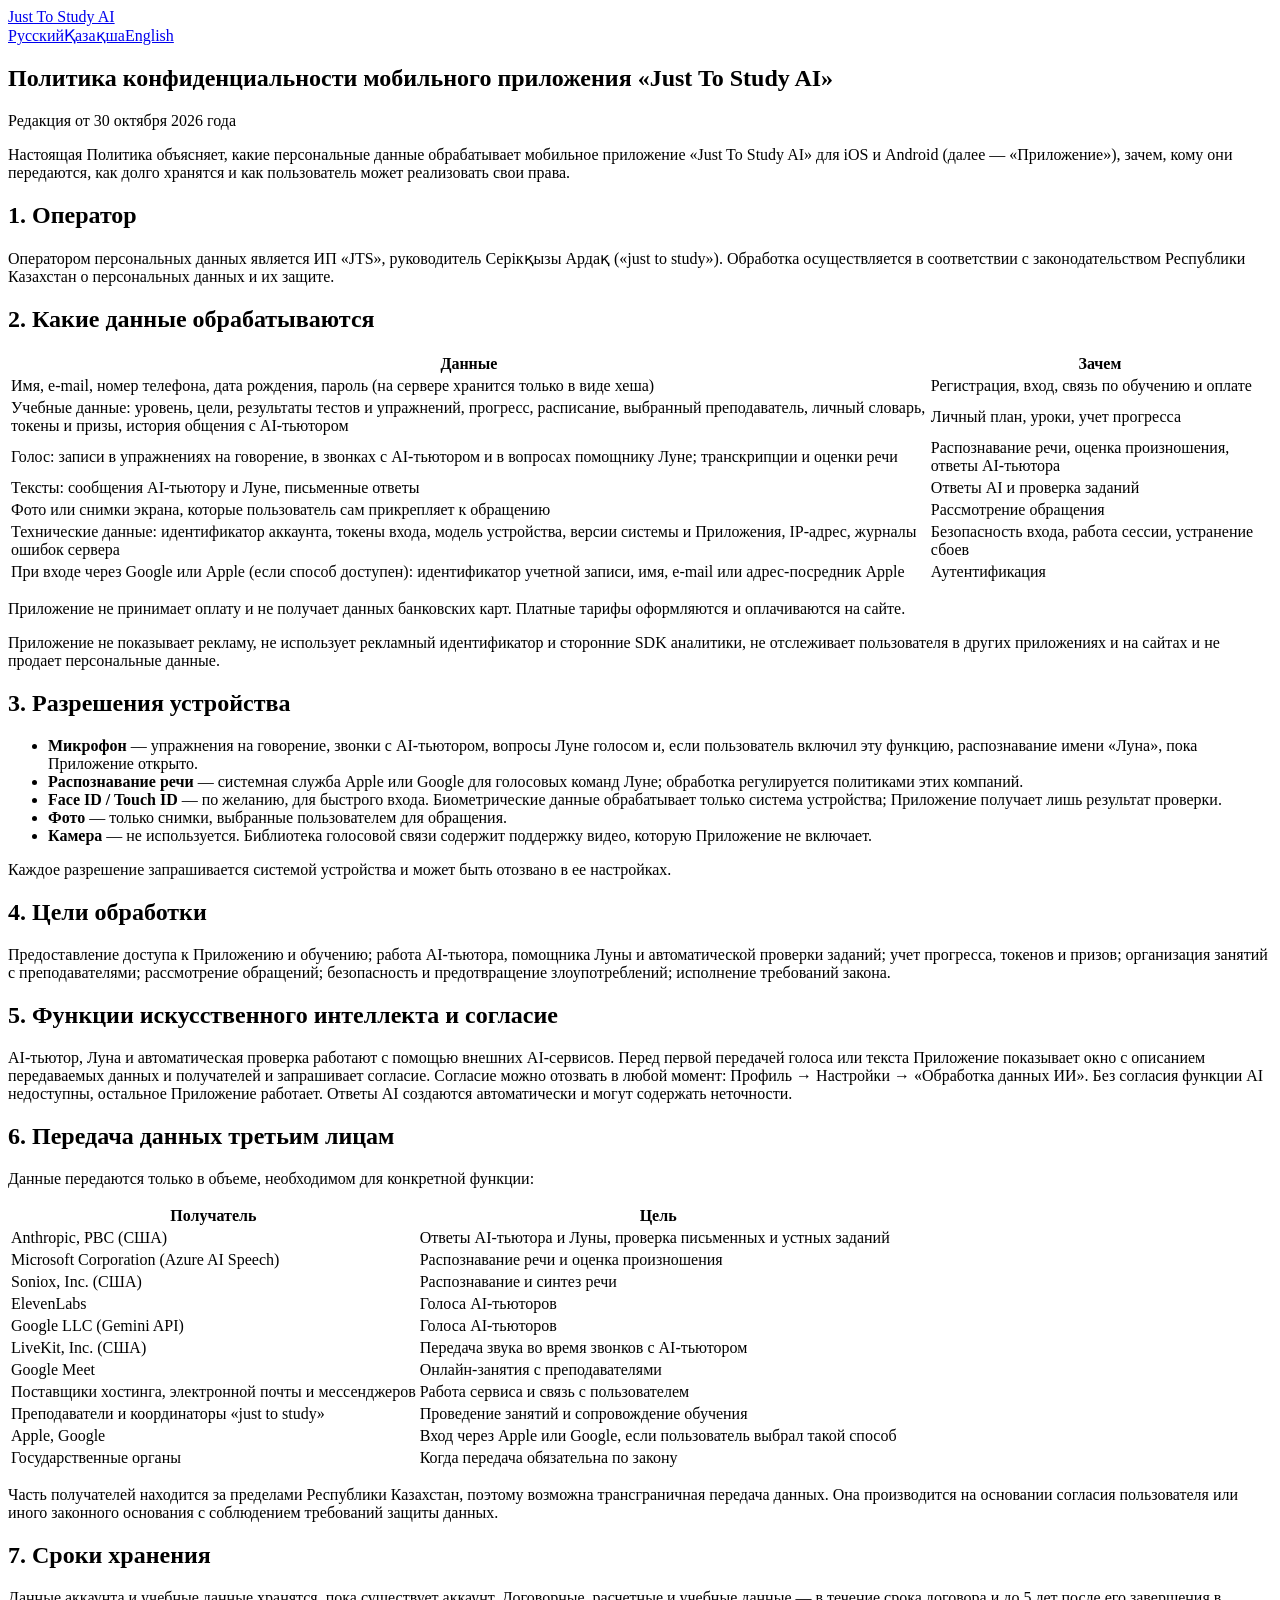
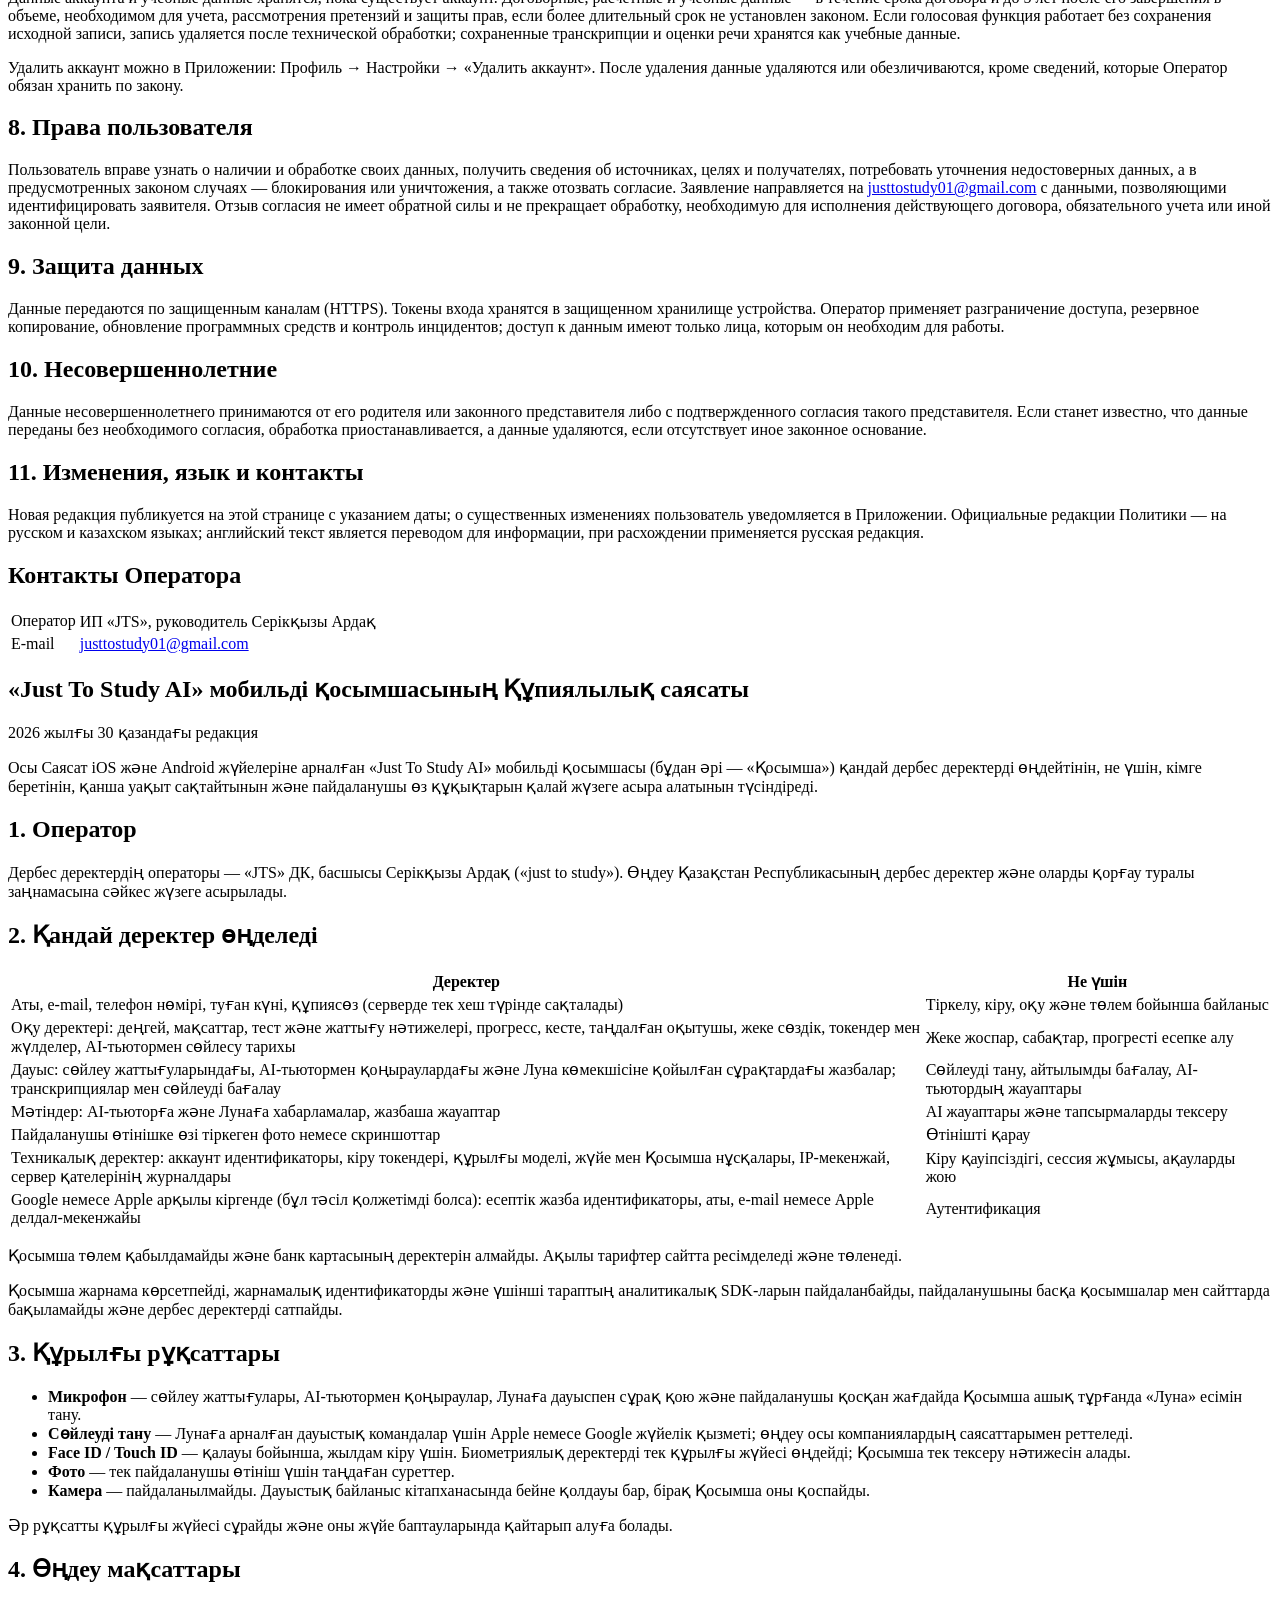
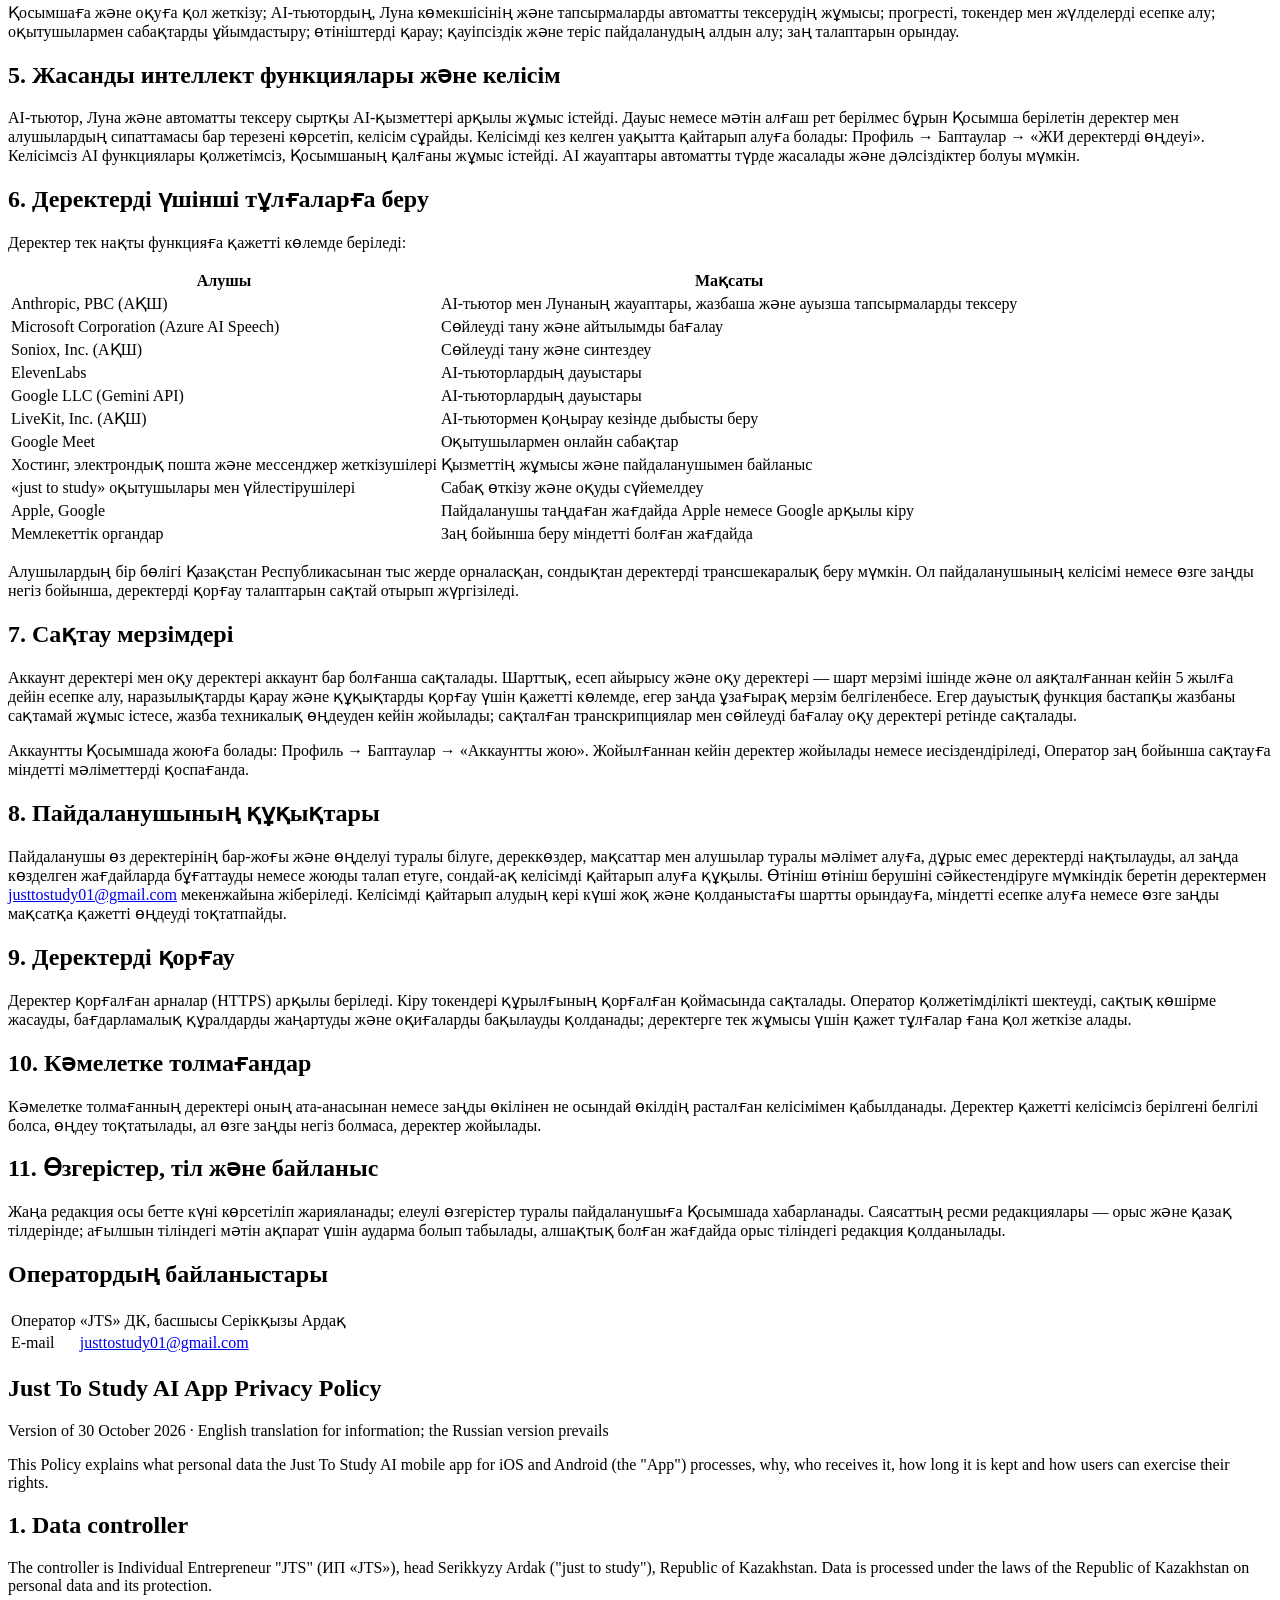
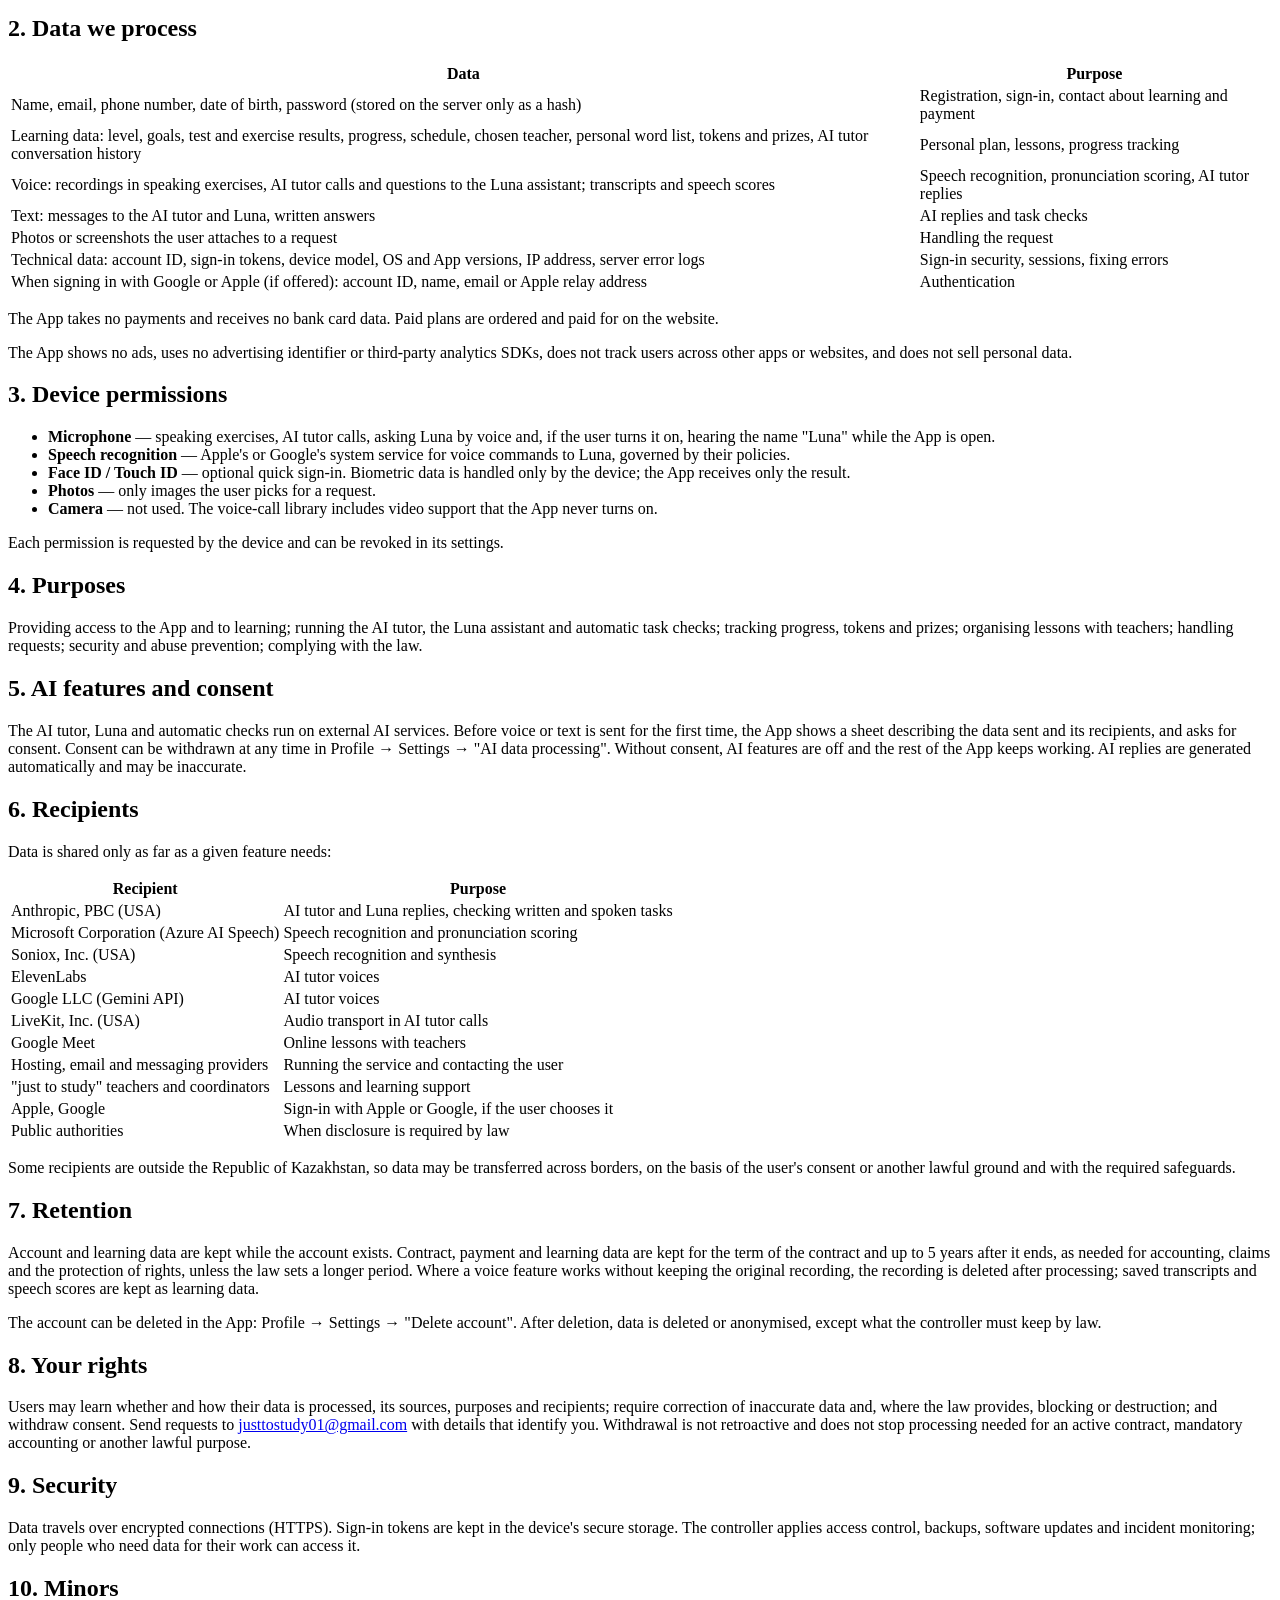
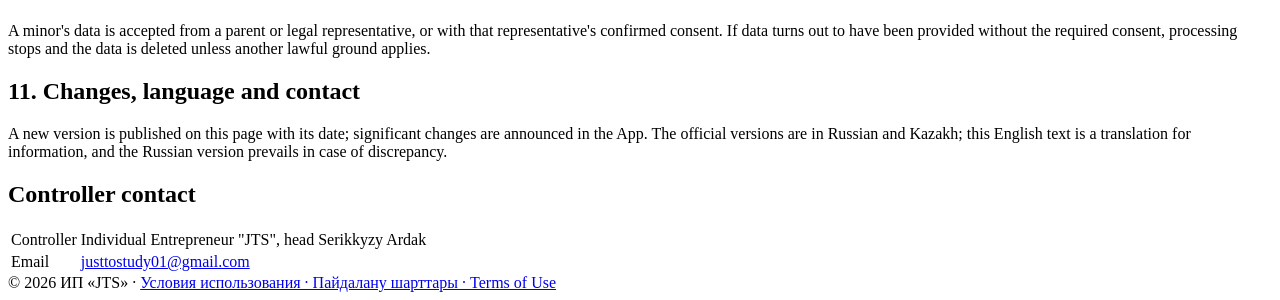
==== privacy.html @ ba9720b4 "add PP" ====
<!doctype html>
<html lang="ru">
<head>
<meta charset="utf-8">
<meta name="viewport" content="width=device-width, initial-scale=1">
<title>Политика конфиденциальности — Just To Study AI</title>
<meta name="description" content="Как мобильное приложение Just To Study AI (ИП «JTS») обрабатывает персональные данные.">
<link rel="stylesheet" href="style.css">
</head>
<body>
<main>
<header>
  <a class="brand" href="./">Just To Study AI</a>
  <nav class="langs"><a href="#ru" data-lang="ru">Русский</a><a href="#kk" data-lang="kk">Қазақша</a><a href="#en" data-lang="en">English</a></nav>
</header>

<section lang="ru" data-lang="ru">
<h1>Политика конфиденциальности мобильного приложения «Just To Study AI»</h1>
<p class="updated">Редакция от 30 октября 2026 года</p>

<p>Настоящая Политика объясняет, какие персональные данные обрабатывает мобильное приложение «Just To Study AI» для iOS и Android (далее — «Приложение»), зачем, кому они передаются, как долго хранятся и как пользователь может реализовать свои права.</p>

<h2>1. Оператор</h2>
<p>Оператором персональных данных является ИП «JTS», руководитель Серікқызы Ардақ («just to study»). Обработка осуществляется в соответствии с законодательством Республики Казахстан о персональных данных и их защите.</p>

<h2>2. Какие данные обрабатываются</h2>
<table>
<tr><th>Данные</th><th>Зачем</th></tr>
<tr><td>Имя, e-mail, номер телефона, дата рождения, пароль (на сервере хранится только в виде хеша)</td><td>Регистрация, вход, связь по обучению и оплате</td></tr>
<tr><td>Учебные данные: уровень, цели, результаты тестов и упражнений, прогресс, расписание, выбранный преподаватель, личный словарь, токены и призы, история общения с AI-тьютором</td><td>Личный план, уроки, учет прогресса</td></tr>
<tr><td>Голос: записи в упражнениях на говорение, в звонках с AI-тьютором и в вопросах помощнику Луне; транскрипции и оценки речи</td><td>Распознавание речи, оценка произношения, ответы AI-тьютора</td></tr>
<tr><td>Тексты: сообщения AI-тьютору и Луне, письменные ответы</td><td>Ответы AI и проверка заданий</td></tr>
<tr><td>Фото или снимки экрана, которые пользователь сам прикрепляет к обращению</td><td>Рассмотрение обращения</td></tr>
<tr><td>Технические данные: идентификатор аккаунта, токены входа, модель устройства, версии системы и Приложения, IP-адрес, журналы ошибок сервера</td><td>Безопасность входа, работа сессии, устранение сбоев</td></tr>
<tr><td>При входе через Google или Apple (если способ доступен): идентификатор учетной записи, имя, e-mail или адрес-посредник Apple</td><td>Аутентификация</td></tr>
</table>
<p>Приложение не принимает оплату и не получает данных банковских карт. Платные тарифы оформляются и оплачиваются на сайте.</p>
<p>Приложение не показывает рекламу, не использует рекламный идентификатор и сторонние SDK аналитики, не отслеживает пользователя в других приложениях и на сайтах и не продает персональные данные.</p>

<h2>3. Разрешения устройства</h2>
<ul>
<li><strong>Микрофон</strong> — упражнения на говорение, звонки с AI-тьютором, вопросы Луне голосом и, если пользователь включил эту функцию, распознавание имени «Луна», пока Приложение открыто.</li>
<li><strong>Распознавание речи</strong> — системная служба Apple или Google для голосовых команд Луне; обработка регулируется политиками этих компаний.</li>
<li><strong>Face ID / Touch ID</strong> — по желанию, для быстрого входа. Биометрические данные обрабатывает только система устройства; Приложение получает лишь результат проверки.</li>
<li><strong>Фото</strong> — только снимки, выбранные пользователем для обращения.</li>
<li><strong>Камера</strong> — не используется. Библиотека голосовой связи содержит поддержку видео, которую Приложение не включает.</li>
</ul>
<p>Каждое разрешение запрашивается системой устройства и может быть отозвано в ее настройках.</p>

<h2>4. Цели обработки</h2>
<p>Предоставление доступа к Приложению и обучению; работа AI-тьютора, помощника Луны и автоматической проверки заданий; учет прогресса, токенов и призов; организация занятий с преподавателями; рассмотрение обращений; безопасность и предотвращение злоупотреблений; исполнение требований закона.</p>

<h2>5. Функции искусственного интеллекта и согласие</h2>
<p>AI-тьютор, Луна и автоматическая проверка работают с помощью внешних AI-сервисов. Перед первой передачей голоса или текста Приложение показывает окно с описанием передаваемых данных и получателей и запрашивает согласие. Согласие можно отозвать в любой момент: Профиль → Настройки → «Обработка данных ИИ». Без согласия функции AI недоступны, остальное Приложение работает. Ответы AI создаются автоматически и могут содержать неточности.</p>

<h2>6. Передача данных третьим лицам</h2>
<p>Данные передаются только в объеме, необходимом для конкретной функции:</p>
<table>
<tr><th>Получатель</th><th>Цель</th></tr>
<tr><td>Anthropic, PBC (США)</td><td>Ответы AI-тьютора и Луны, проверка письменных и устных заданий</td></tr>
<tr><td>Microsoft Corporation (Azure AI Speech)</td><td>Распознавание речи и оценка произношения</td></tr>
<tr><td>Soniox, Inc. (США)</td><td>Распознавание и синтез речи</td></tr>
<tr><td>ElevenLabs</td><td>Голоса AI-тьюторов</td></tr>
<tr><td>Google LLC (Gemini API)</td><td>Голоса AI-тьюторов</td></tr>
<tr><td>LiveKit, Inc. (США)</td><td>Передача звука во время звонков с AI-тьютором</td></tr>
<tr><td>Google Meet</td><td>Онлайн-занятия с преподавателями</td></tr>
<tr><td>Поставщики хостинга, электронной почты и мессенджеров</td><td>Работа сервиса и связь с пользователем</td></tr>
<tr><td>Преподаватели и координаторы «just to study»</td><td>Проведение занятий и сопровождение обучения</td></tr>
<tr><td>Apple, Google</td><td>Вход через Apple или Google, если пользователь выбрал такой способ</td></tr>
<tr><td>Государственные органы</td><td>Когда передача обязательна по закону</td></tr>
</table>
<p>Часть получателей находится за пределами Республики Казахстан, поэтому возможна трансграничная передача данных. Она производится на основании согласия пользователя или иного законного основания с соблюдением требований защиты данных.</p>

<h2>7. Сроки хранения</h2>
<p>Данные аккаунта и учебные данные хранятся, пока существует аккаунт. Договорные, расчетные и учебные данные — в течение срока договора и до 5 лет после его завершения в объеме, необходимом для учета, рассмотрения претензий и защиты прав, если более длительный срок не установлен законом. Если голосовая функция работает без сохранения исходной записи, запись удаляется после технической обработки; сохраненные транскрипции и оценки речи хранятся как учебные данные.</p>
<p>Удалить аккаунт можно в Приложении: Профиль → Настройки → «Удалить аккаунт». После удаления данные удаляются или обезличиваются, кроме сведений, которые Оператор обязан хранить по закону.</p>

<h2>8. Права пользователя</h2>
<p>Пользователь вправе узнать о наличии и обработке своих данных, получить сведения об источниках, целях и получателях, потребовать уточнения недостоверных данных, а в предусмотренных законом случаях — блокирования или уничтожения, а также отозвать согласие. Заявление направляется на <a href="mailto:justtostudy01@gmail.com">justtostudy01@gmail.com</a> с данными, позволяющими идентифицировать заявителя. Отзыв согласия не имеет обратной силы и не прекращает обработку, необходимую для исполнения действующего договора, обязательного учета или иной законной цели.</p>

<h2>9. Защита данных</h2>
<p>Данные передаются по защищенным каналам (HTTPS). Токены входа хранятся в защищенном хранилище устройства. Оператор применяет разграничение доступа, резервное копирование, обновление программных средств и контроль инцидентов; доступ к данным имеют только лица, которым он необходим для работы.</p>

<h2>10. Несовершеннолетние</h2>
<p>Данные несовершеннолетнего принимаются от его родителя или законного представителя либо с подтвержденного согласия такого представителя. Если станет известно, что данные переданы без необходимого согласия, обработка приостанавливается, а данные удаляются, если отсутствует иное законное основание.</p>

<h2>11. Изменения, язык и контакты</h2>
<p>Новая редакция публикуется на этой странице с указанием даты; о существенных изменениях пользователь уведомляется в Приложении. Официальные редакции Политики — на русском и казахском языках; английский текст является переводом для информации, при расхождении применяется русская редакция.</p>

<h2>Контакты Оператора</h2>
<table>
<tr><td>Оператор</td><td>ИП «JTS», руководитель Серікқызы Ардақ</td></tr>
<tr><td>E-mail</td><td><a href="mailto:justtostudy01@gmail.com">justtostudy01@gmail.com</a></td></tr>
</table>
</section>

<section lang="kk" data-lang="kk">
<h1>«Just To Study AI» мобильді қосымшасының Құпиялылық саясаты</h1>
<p class="updated">2026 жылғы 30 қазандағы редакция</p>

<p>Осы Саясат iOS және Android жүйелеріне арналған «Just To Study AI» мобильді қосымшасы (бұдан әрі — «Қосымша») қандай дербес деректерді өңдейтінін, не үшін, кімге беретінін, қанша уақыт сақтайтынын және пайдаланушы өз құқықтарын қалай жүзеге асыра алатынын түсіндіреді.</p>

<h2>1. Оператор</h2>
<p>Дербес деректердің операторы — «JTS» ДК, басшысы Серікқызы Ардақ («just to study»). Өңдеу Қазақстан Республикасының дербес деректер және оларды қорғау туралы заңнамасына сәйкес жүзеге асырылады.</p>

<h2>2. Қандай деректер өңделеді</h2>
<table>
<tr><th>Деректер</th><th>Не үшін</th></tr>
<tr><td>Аты, e-mail, телефон нөмірі, туған күні, құпиясөз (серверде тек хеш түрінде сақталады)</td><td>Тіркелу, кіру, оқу және төлем бойынша байланыс</td></tr>
<tr><td>Оқу деректері: деңгей, мақсаттар, тест және жаттығу нәтижелері, прогресс, кесте, таңдалған оқытушы, жеке сөздік, токендер мен жүлделер, AI-тьютормен сөйлесу тарихы</td><td>Жеке жоспар, сабақтар, прогресті есепке алу</td></tr>
<tr><td>Дауыс: сөйлеу жаттығуларындағы, AI-тьютормен қоңыраулардағы және Луна көмекшісіне қойылған сұрақтардағы жазбалар; транскрипциялар мен сөйлеуді бағалау</td><td>Сөйлеуді тану, айтылымды бағалау, AI-тьютордың жауаптары</td></tr>
<tr><td>Мәтіндер: AI-тьюторға және Лунаға хабарламалар, жазбаша жауаптар</td><td>AI жауаптары және тапсырмаларды тексеру</td></tr>
<tr><td>Пайдаланушы өтінішке өзі тіркеген фото немесе скриншоттар</td><td>Өтінішті қарау</td></tr>
<tr><td>Техникалық деректер: аккаунт идентификаторы, кіру токендері, құрылғы моделі, жүйе мен Қосымша нұсқалары, IP-мекенжай, сервер қателерінің журналдары</td><td>Кіру қауіпсіздігі, сессия жұмысы, ақауларды жою</td></tr>
<tr><td>Google немесе Apple арқылы кіргенде (бұл тәсіл қолжетімді болса): есептік жазба идентификаторы, аты, e-mail немесе Apple делдал-мекенжайы</td><td>Аутентификация</td></tr>
</table>
<p>Қосымша төлем қабылдамайды және банк картасының деректерін алмайды. Ақылы тарифтер сайтта ресімделеді және төленеді.</p>
<p>Қосымша жарнама көрсетпейді, жарнамалық идентификаторды және үшінші тараптың аналитикалық SDK-ларын пайдаланбайды, пайдаланушыны басқа қосымшалар мен сайттарда бақыламайды және дербес деректерді сатпайды.</p>

<h2>3. Құрылғы рұқсаттары</h2>
<ul>
<li><strong>Микрофон</strong> — сөйлеу жаттығулары, AI-тьютормен қоңыраулар, Лунаға дауыспен сұрақ қою және пайдаланушы қосқан жағдайда Қосымша ашық тұрғанда «Луна» есімін тану.</li>
<li><strong>Сөйлеуді тану</strong> — Лунаға арналған дауыстық командалар үшін Apple немесе Google жүйелік қызметі; өңдеу осы компаниялардың саясаттарымен реттеледі.</li>
<li><strong>Face ID / Touch ID</strong> — қалауы бойынша, жылдам кіру үшін. Биометриялық деректерді тек құрылғы жүйесі өңдейді; Қосымша тек тексеру нәтижесін алады.</li>
<li><strong>Фото</strong> — тек пайдаланушы өтініш үшін таңдаған суреттер.</li>
<li><strong>Камера</strong> — пайдаланылмайды. Дауыстық байланыс кітапханасында бейне қолдауы бар, бірақ Қосымша оны қоспайды.</li>
</ul>
<p>Әр рұқсатты құрылғы жүйесі сұрайды және оны жүйе баптауларында қайтарып алуға болады.</p>

<h2>4. Өңдеу мақсаттары</h2>
<p>Қосымшаға және оқуға қол жеткізу; AI-тьютордың, Луна көмекшісінің және тапсырмаларды автоматты тексерудің жұмысы; прогресті, токендер мен жүлделерді есепке алу; оқытушылармен сабақтарды ұйымдастыру; өтініштерді қарау; қауіпсіздік және теріс пайдаланудың алдын алу; заң талаптарын орындау.</p>

<h2>5. Жасанды интеллект функциялары және келісім</h2>
<p>AI-тьютор, Луна және автоматты тексеру сыртқы AI-қызметтері арқылы жұмыс істейді. Дауыс немесе мәтін алғаш рет берілмес бұрын Қосымша берілетін деректер мен алушылардың сипаттамасы бар терезені көрсетіп, келісім сұрайды. Келісімді кез келген уақытта қайтарып алуға болады: Профиль → Баптаулар → «ЖИ деректерді өңдеуі». Келісімсіз AI функциялары қолжетімсіз, Қосымшаның қалғаны жұмыс істейді. AI жауаптары автоматты түрде жасалады және дәлсіздіктер болуы мүмкін.</p>

<h2>6. Деректерді үшінші тұлғаларға беру</h2>
<p>Деректер тек нақты функцияға қажетті көлемде беріледі:</p>
<table>
<tr><th>Алушы</th><th>Мақсаты</th></tr>
<tr><td>Anthropic, PBC (АҚШ)</td><td>AI-тьютор мен Лунаның жауаптары, жазбаша және ауызша тапсырмаларды тексеру</td></tr>
<tr><td>Microsoft Corporation (Azure AI Speech)</td><td>Сөйлеуді тану және айтылымды бағалау</td></tr>
<tr><td>Soniox, Inc. (АҚШ)</td><td>Сөйлеуді тану және синтездеу</td></tr>
<tr><td>ElevenLabs</td><td>AI-тьюторлардың дауыстары</td></tr>
<tr><td>Google LLC (Gemini API)</td><td>AI-тьюторлардың дауыстары</td></tr>
<tr><td>LiveKit, Inc. (АҚШ)</td><td>AI-тьютормен қоңырау кезінде дыбысты беру</td></tr>
<tr><td>Google Meet</td><td>Оқытушылармен онлайн сабақтар</td></tr>
<tr><td>Хостинг, электрондық пошта және мессенджер жеткізушілері</td><td>Қызметтің жұмысы және пайдаланушымен байланыс</td></tr>
<tr><td>«just to study» оқытушылары мен үйлестірушілері</td><td>Сабақ өткізу және оқуды сүйемелдеу</td></tr>
<tr><td>Apple, Google</td><td>Пайдаланушы таңдаған жағдайда Apple немесе Google арқылы кіру</td></tr>
<tr><td>Мемлекеттік органдар</td><td>Заң бойынша беру міндетті болған жағдайда</td></tr>
</table>
<p>Алушылардың бір бөлігі Қазақстан Республикасынан тыс жерде орналасқан, сондықтан деректерді трансшекаралық беру мүмкін. Ол пайдаланушының келісімі немесе өзге заңды негіз бойынша, деректерді қорғау талаптарын сақтай отырып жүргізіледі.</p>

<h2>7. Сақтау мерзімдері</h2>
<p>Аккаунт деректері мен оқу деректері аккаунт бар болғанша сақталады. Шарттық, есеп айырысу және оқу деректері — шарт мерзімі ішінде және ол аяқталғаннан кейін 5 жылға дейін есепке алу, наразылықтарды қарау және құқықтарды қорғау үшін қажетті көлемде, егер заңда ұзағырақ мерзім белгіленбесе. Егер дауыстық функция бастапқы жазбаны сақтамай жұмыс істесе, жазба техникалық өңдеуден кейін жойылады; сақталған транскрипциялар мен сөйлеуді бағалау оқу деректері ретінде сақталады.</p>
<p>Аккаунтты Қосымшада жоюға болады: Профиль → Баптаулар → «Аккаунтты жою». Жойылғаннан кейін деректер жойылады немесе иесіздендіріледі, Оператор заң бойынша сақтауға міндетті мәліметтерді қоспағанда.</p>

<h2>8. Пайдаланушының құқықтары</h2>
<p>Пайдаланушы өз деректерінің бар-жоғы және өңделуі туралы білуге, дереккөздер, мақсаттар мен алушылар туралы мәлімет алуға, дұрыс емес деректерді нақтылауды, ал заңда көзделген жағдайларда бұғаттауды немесе жоюды талап етуге, сондай-ақ келісімді қайтарып алуға құқылы. Өтініш өтініш берушіні сәйкестендіруге мүмкіндік беретін деректермен <a href="mailto:justtostudy01@gmail.com">justtostudy01@gmail.com</a> мекенжайына жіберіледі. Келісімді қайтарып алудың кері күші жоқ және қолданыстағы шартты орындауға, міндетті есепке алуға немесе өзге заңды мақсатқа қажетті өңдеуді тоқтатпайды.</p>

<h2>9. Деректерді қорғау</h2>
<p>Деректер қорғалған арналар (HTTPS) арқылы беріледі. Кіру токендері құрылғының қорғалған қоймасында сақталады. Оператор қолжетімділікті шектеуді, сақтық көшірме жасауды, бағдарламалық құралдарды жаңартуды және оқиғаларды бақылауды қолданады; деректерге тек жұмысы үшін қажет тұлғалар ғана қол жеткізе алады.</p>

<h2>10. Кәмелетке толмағандар</h2>
<p>Кәмелетке толмағанның деректері оның ата-анасынан немесе заңды өкілінен не осындай өкілдің расталған келісімімен қабылданады. Деректер қажетті келісімсіз берілгені белгілі болса, өңдеу тоқтатылады, ал өзге заңды негіз болмаса, деректер жойылады.</p>

<h2>11. Өзгерістер, тіл және байланыс</h2>
<p>Жаңа редакция осы бетте күні көрсетіліп жарияланады; елеулі өзгерістер туралы пайдаланушыға Қосымшада хабарланады. Саясаттың ресми редакциялары — орыс және қазақ тілдерінде; ағылшын тіліндегі мәтін ақпарат үшін аударма болып табылады, алшақтық болған жағдайда орыс тіліндегі редакция қолданылады.</p>

<h2>Оператордың байланыстары</h2>
<table>
<tr><td>Оператор</td><td>«JTS» ДК, басшысы Серікқызы Ардақ</td></tr>
<tr><td>E-mail</td><td><a href="mailto:justtostudy01@gmail.com">justtostudy01@gmail.com</a></td></tr>
</table>
</section>

<section lang="en" data-lang="en">
<h1>Just To Study AI App Privacy Policy</h1>
<p class="updated">Version of 30 October 2026 · English translation for information; the Russian version prevails</p>

<p>This Policy explains what personal data the Just To Study AI mobile app for iOS and Android (the "App") processes, why, who receives it, how long it is kept and how users can exercise their rights.</p>

<h2>1. Data controller</h2>
<p>The controller is Individual Entrepreneur "JTS" (ИП «JTS»), head Serikkyzy Ardak ("just to study"), Republic of Kazakhstan. Data is processed under the laws of the Republic of Kazakhstan on personal data and its protection.</p>

<h2>2. Data we process</h2>
<table>
<tr><th>Data</th><th>Purpose</th></tr>
<tr><td>Name, email, phone number, date of birth, password (stored on the server only as a hash)</td><td>Registration, sign-in, contact about learning and payment</td></tr>
<tr><td>Learning data: level, goals, test and exercise results, progress, schedule, chosen teacher, personal word list, tokens and prizes, AI tutor conversation history</td><td>Personal plan, lessons, progress tracking</td></tr>
<tr><td>Voice: recordings in speaking exercises, AI tutor calls and questions to the Luna assistant; transcripts and speech scores</td><td>Speech recognition, pronunciation scoring, AI tutor replies</td></tr>
<tr><td>Text: messages to the AI tutor and Luna, written answers</td><td>AI replies and task checks</td></tr>
<tr><td>Photos or screenshots the user attaches to a request</td><td>Handling the request</td></tr>
<tr><td>Technical data: account ID, sign-in tokens, device model, OS and App versions, IP address, server error logs</td><td>Sign-in security, sessions, fixing errors</td></tr>
<tr><td>When signing in with Google or Apple (if offered): account ID, name, email or Apple relay address</td><td>Authentication</td></tr>
</table>
<p>The App takes no payments and receives no bank card data. Paid plans are ordered and paid for on the website.</p>
<p>The App shows no ads, uses no advertising identifier or third-party analytics SDKs, does not track users across other apps or websites, and does not sell personal data.</p>

<h2>3. Device permissions</h2>
<ul>
<li><strong>Microphone</strong> — speaking exercises, AI tutor calls, asking Luna by voice and, if the user turns it on, hearing the name "Luna" while the App is open.</li>
<li><strong>Speech recognition</strong> — Apple's or Google's system service for voice commands to Luna, governed by their policies.</li>
<li><strong>Face ID / Touch ID</strong> — optional quick sign-in. Biometric data is handled only by the device; the App receives only the result.</li>
<li><strong>Photos</strong> — only images the user picks for a request.</li>
<li><strong>Camera</strong> — not used. The voice-call library includes video support that the App never turns on.</li>
</ul>
<p>Each permission is requested by the device and can be revoked in its settings.</p>

<h2>4. Purposes</h2>
<p>Providing access to the App and to learning; running the AI tutor, the Luna assistant and automatic task checks; tracking progress, tokens and prizes; organising lessons with teachers; handling requests; security and abuse prevention; complying with the law.</p>

<h2>5. AI features and consent</h2>
<p>The AI tutor, Luna and automatic checks run on external AI services. Before voice or text is sent for the first time, the App shows a sheet describing the data sent and its recipients, and asks for consent. Consent can be withdrawn at any time in Profile → Settings → "AI data processing". Without consent, AI features are off and the rest of the App keeps working. AI replies are generated automatically and may be inaccurate.</p>

<h2>6. Recipients</h2>
<p>Data is shared only as far as a given feature needs:</p>
<table>
<tr><th>Recipient</th><th>Purpose</th></tr>
<tr><td>Anthropic, PBC (USA)</td><td>AI tutor and Luna replies, checking written and spoken tasks</td></tr>
<tr><td>Microsoft Corporation (Azure AI Speech)</td><td>Speech recognition and pronunciation scoring</td></tr>
<tr><td>Soniox, Inc. (USA)</td><td>Speech recognition and synthesis</td></tr>
<tr><td>ElevenLabs</td><td>AI tutor voices</td></tr>
<tr><td>Google LLC (Gemini API)</td><td>AI tutor voices</td></tr>
<tr><td>LiveKit, Inc. (USA)</td><td>Audio transport in AI tutor calls</td></tr>
<tr><td>Google Meet</td><td>Online lessons with teachers</td></tr>
<tr><td>Hosting, email and messaging providers</td><td>Running the service and contacting the user</td></tr>
<tr><td>"just to study" teachers and coordinators</td><td>Lessons and learning support</td></tr>
<tr><td>Apple, Google</td><td>Sign-in with Apple or Google, if the user chooses it</td></tr>
<tr><td>Public authorities</td><td>When disclosure is required by law</td></tr>
</table>
<p>Some recipients are outside the Republic of Kazakhstan, so data may be transferred across borders, on the basis of the user's consent or another lawful ground and with the required safeguards.</p>

<h2>7. Retention</h2>
<p>Account and learning data are kept while the account exists. Contract, payment and learning data are kept for the term of the contract and up to 5 years after it ends, as needed for accounting, claims and the protection of rights, unless the law sets a longer period. Where a voice feature works without keeping the original recording, the recording is deleted after processing; saved transcripts and speech scores are kept as learning data.</p>
<p>The account can be deleted in the App: Profile → Settings → "Delete account". After deletion, data is deleted or anonymised, except what the controller must keep by law.</p>

<h2>8. Your rights</h2>
<p>Users may learn whether and how their data is processed, its sources, purposes and recipients; require correction of inaccurate data and, where the law provides, blocking or destruction; and withdraw consent. Send requests to <a href="mailto:justtostudy01@gmail.com">justtostudy01@gmail.com</a> with details that identify you. Withdrawal is not retroactive and does not stop processing needed for an active contract, mandatory accounting or another lawful purpose.</p>

<h2>9. Security</h2>
<p>Data travels over encrypted connections (HTTPS). Sign-in tokens are kept in the device's secure storage. The controller applies access control, backups, software updates and incident monitoring; only people who need data for their work can access it.</p>

<h2>10. Minors</h2>
<p>A minor's data is accepted from a parent or legal representative, or with that representative's confirmed consent. If data turns out to have been provided without the required consent, processing stops and the data is deleted unless another lawful ground applies.</p>

<h2>11. Changes, language and contact</h2>
<p>A new version is published on this page with its date; significant changes are announced in the App. The official versions are in Russian and Kazakh; this English text is a translation for information, and the Russian version prevails in case of discrepancy.</p>

<h2>Controller contact</h2>
<table>
<tr><td>Controller</td><td>Individual Entrepreneur "JTS", head Serikkyzy Ardak</td></tr>
<tr><td>Email</td><td><a href="mailto:justtostudy01@gmail.com">justtostudy01@gmail.com</a></td></tr>
</table>
</section>

<footer>© 2026 ИП «JTS» · <a href="terms.html">Условия использования · Пайдалану шарттары · Terms of Use</a></footer>
</main>
<script src="lang.js"></script>
</body>
</html>
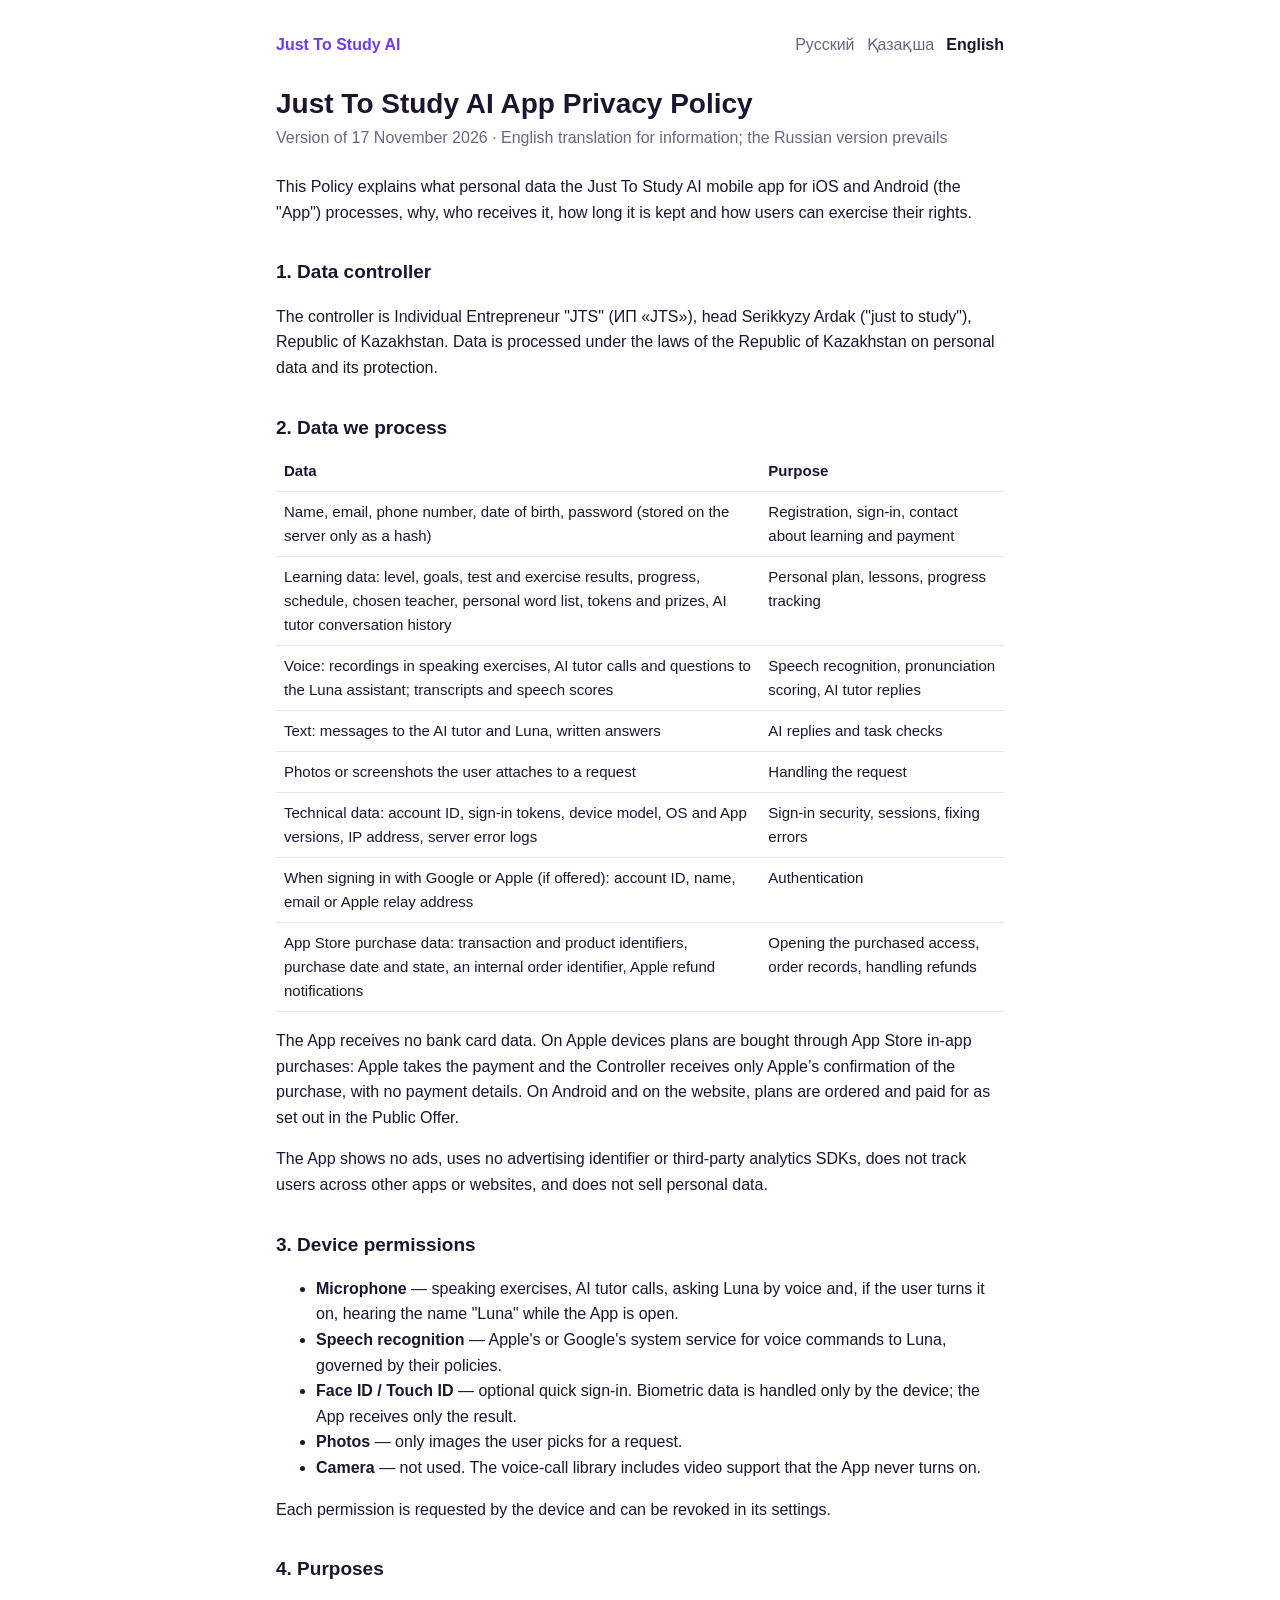
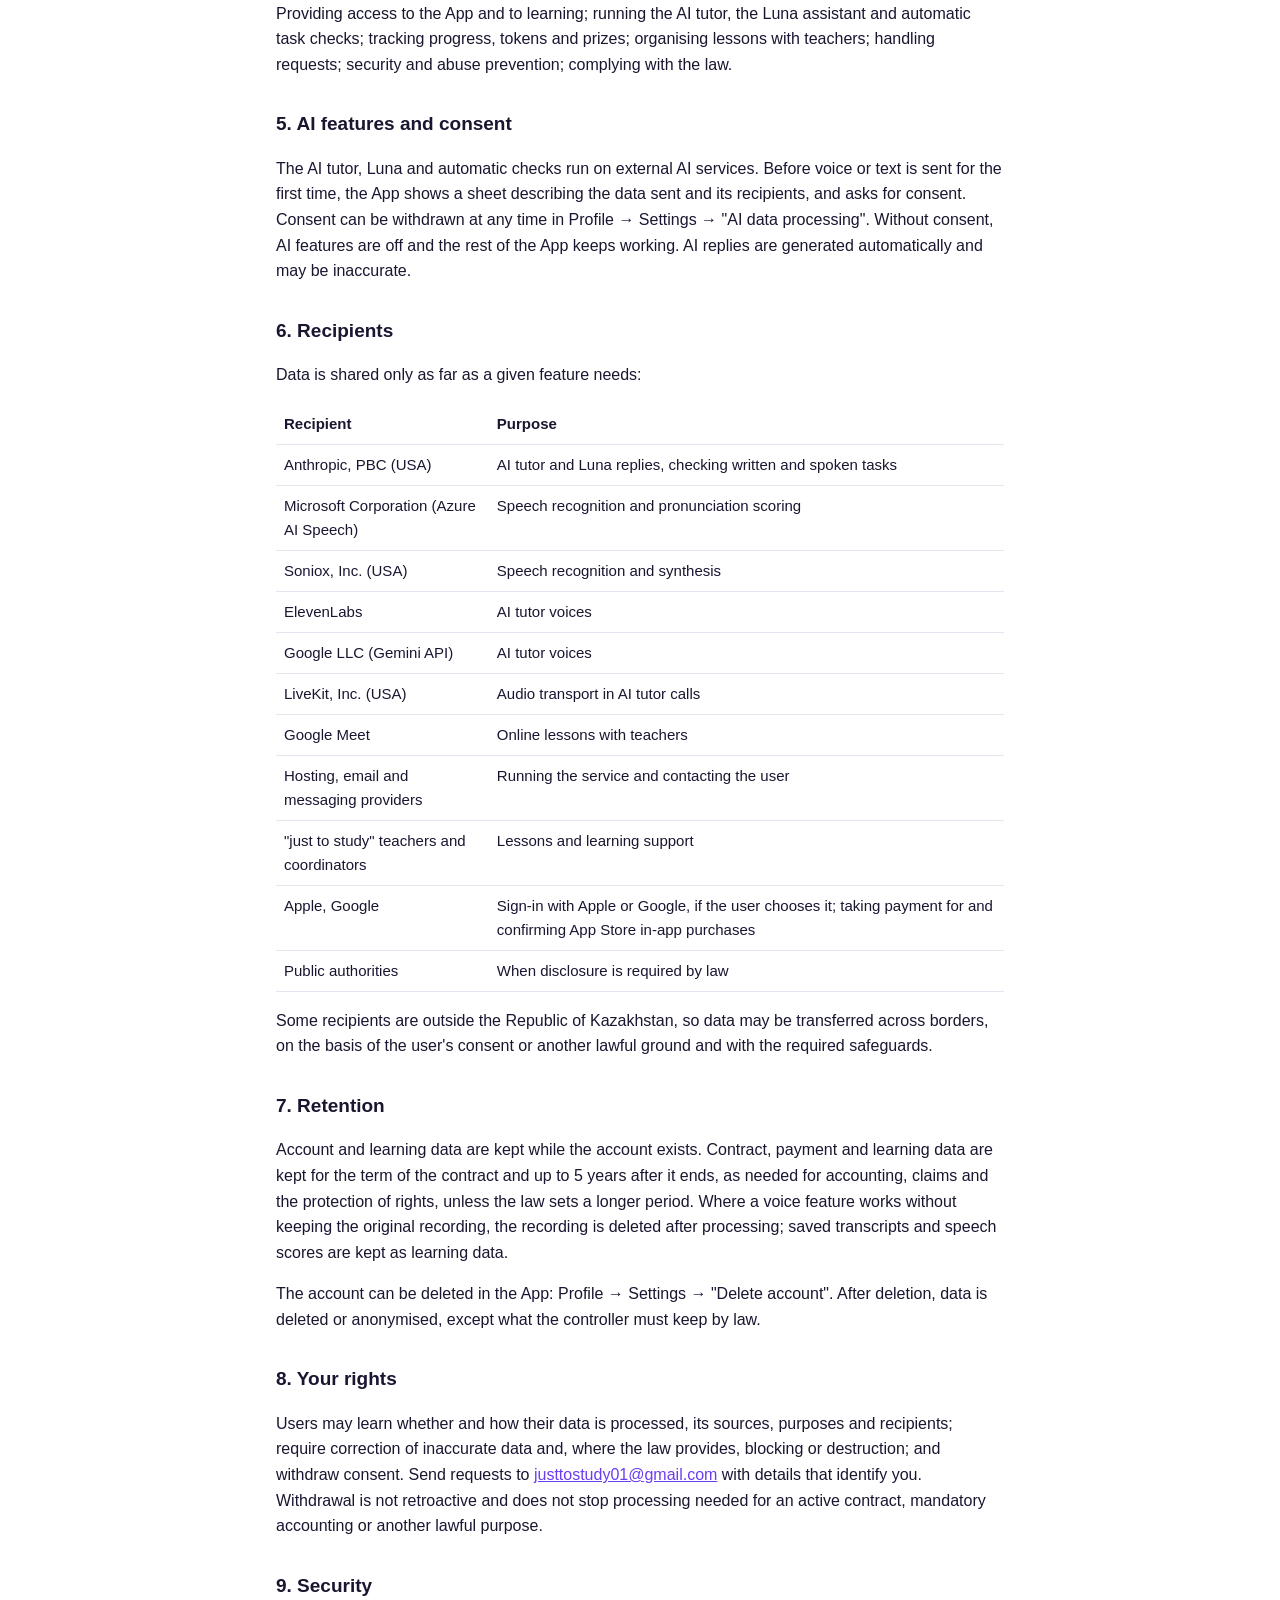
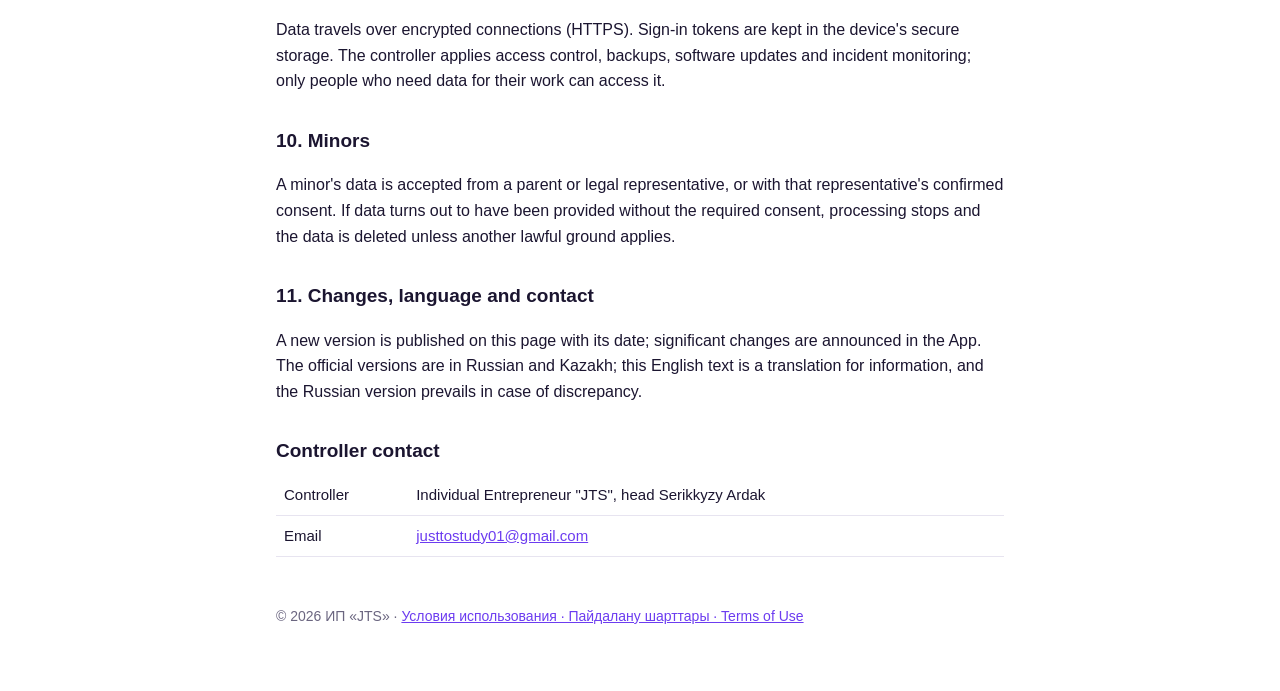
==== commit da7da24e: "Describe the demo access and App Store in-app purchases. The payment section said no purchases are m" ====
--- a/privacy.html
+++ b/privacy.html
@@ -16,7 +16,7 @@
 
 <section lang="ru" data-lang="ru">
 <h1>Политика конфиденциальности мобильного приложения «Just To Study AI»</h1>
-<p class="updated">Редакция от 30 октября 2026 года</p>
+<p class="updated">Редакция от 17 ноября 2026 года</p>
 
 <p>Настоящая Политика объясняет, какие персональные данные обрабатывает мобильное приложение «Just To Study AI» для iOS и Android (далее — «Приложение»), зачем, кому они передаются, как долго хранятся и как пользователь может реализовать свои права.</p>
 
@@ -33,8 +33,9 @@
 <tr><td>Фото или снимки экрана, которые пользователь сам прикрепляет к обращению</td><td>Рассмотрение обращения</td></tr>
 <tr><td>Технические данные: идентификатор аккаунта, токены входа, модель устройства, версии системы и Приложения, IP-адрес, журналы ошибок сервера</td><td>Безопасность входа, работа сессии, устранение сбоев</td></tr>
 <tr><td>При входе через Google или Apple (если способ доступен): идентификатор учетной записи, имя, e-mail или адрес-посредник Apple</td><td>Аутентификация</td></tr>
-</table>
-<p>Приложение не принимает оплату и не получает данных банковских карт. Платные тарифы оформляются и оплачиваются на сайте.</p>
+<tr><td>Данные о покупке в App Store: идентификатор транзакции и товара, дата и состояние покупки, служебный идентификатор заказа, уведомления Apple о возврате денег</td><td>Открытие оплаченного доступа, учет заказа, обработка возвратов</td></tr>
+</table>
+<p>Приложение не получает данных банковских карт. На устройствах Apple тарифы покупаются через встроенные покупки App Store: оплату принимает Apple, а Оператор получает от Apple только подтверждение покупки без платежных реквизитов. На Android и на сайте тарифы оформляются и оплачиваются в порядке, указанном в Публичной оферте.</p>
 <p>Приложение не показывает рекламу, не использует рекламный идентификатор и сторонние SDK аналитики, не отслеживает пользователя в других приложениях и на сайтах и не продает персональные данные.</p>
 
 <h2>3. Разрешения устройства</h2>
@@ -66,7 +67,7 @@
 <tr><td>Google Meet</td><td>Онлайн-занятия с преподавателями</td></tr>
 <tr><td>Поставщики хостинга, электронной почты и мессенджеров</td><td>Работа сервиса и связь с пользователем</td></tr>
 <tr><td>Преподаватели и координаторы «just to study»</td><td>Проведение занятий и сопровождение обучения</td></tr>
-<tr><td>Apple, Google</td><td>Вход через Apple или Google, если пользователь выбрал такой способ</td></tr>
+<tr><td>Apple, Google</td><td>Вход через Apple или Google, если пользователь выбрал такой способ; прием оплаты и подтверждение встроенных покупок App Store</td></tr>
 <tr><td>Государственные органы</td><td>Когда передача обязательна по закону</td></tr>
 </table>
 <p>Часть получателей находится за пределами Республики Казахстан, поэтому возможна трансграничная передача данных. Она производится на основании согласия пользователя или иного законного основания с соблюдением требований защиты данных.</p>
@@ -96,7 +97,7 @@
 
 <section lang="kk" data-lang="kk">
 <h1>«Just To Study AI» мобильді қосымшасының Құпиялылық саясаты</h1>
-<p class="updated">2026 жылғы 30 қазандағы редакция</p>
+<p class="updated">2026 жылғы 17 қарашадағы редакция</p>
 
 <p>Осы Саясат iOS және Android жүйелеріне арналған «Just To Study AI» мобильді қосымшасы (бұдан әрі — «Қосымша») қандай дербес деректерді өңдейтінін, не үшін, кімге беретінін, қанша уақыт сақтайтынын және пайдаланушы өз құқықтарын қалай жүзеге асыра алатынын түсіндіреді.</p>
 
@@ -113,8 +114,9 @@
 <tr><td>Пайдаланушы өтінішке өзі тіркеген фото немесе скриншоттар</td><td>Өтінішті қарау</td></tr>
 <tr><td>Техникалық деректер: аккаунт идентификаторы, кіру токендері, құрылғы моделі, жүйе мен Қосымша нұсқалары, IP-мекенжай, сервер қателерінің журналдары</td><td>Кіру қауіпсіздігі, сессия жұмысы, ақауларды жою</td></tr>
 <tr><td>Google немесе Apple арқылы кіргенде (бұл тәсіл қолжетімді болса): есептік жазба идентификаторы, аты, e-mail немесе Apple делдал-мекенжайы</td><td>Аутентификация</td></tr>
-</table>
-<p>Қосымша төлем қабылдамайды және банк картасының деректерін алмайды. Ақылы тарифтер сайтта ресімделеді және төленеді.</p>
+<tr><td>App Store-дағы сатып алу деректері: транзакция мен тауар идентификаторы, сатып алу күні мен күйі, тапсырыстың қызметтік идентификаторы, Apple-дің ақша қайтару туралы хабарламалары</td><td>Төленген қолжетімділікті ашу, тапсырысты есепке алу, қайтаруларды өңдеу</td></tr>
+</table>
+<p>Қосымша банк картасының деректерін алмайды. Apple құрылғыларында тарифтер App Store-дың кірістірілген сатып алулары арқылы сатып алынады: төлемді Apple қабылдайды, ал Оператор Apple-ден төлем деректемелерінсіз тек сатып алудың расталуын алады. Android-та және сайтта тарифтер Жария офертада көрсетілген тәртіппен ресімделеді және төленеді.</p>
 <p>Қосымша жарнама көрсетпейді, жарнамалық идентификаторды және үшінші тараптың аналитикалық SDK-ларын пайдаланбайды, пайдаланушыны басқа қосымшалар мен сайттарда бақыламайды және дербес деректерді сатпайды.</p>
 
 <h2>3. Құрылғы рұқсаттары</h2>
@@ -146,7 +148,7 @@
 <tr><td>Google Meet</td><td>Оқытушылармен онлайн сабақтар</td></tr>
 <tr><td>Хостинг, электрондық пошта және мессенджер жеткізушілері</td><td>Қызметтің жұмысы және пайдаланушымен байланыс</td></tr>
 <tr><td>«just to study» оқытушылары мен үйлестірушілері</td><td>Сабақ өткізу және оқуды сүйемелдеу</td></tr>
-<tr><td>Apple, Google</td><td>Пайдаланушы таңдаған жағдайда Apple немесе Google арқылы кіру</td></tr>
+<tr><td>Apple, Google</td><td>Пайдаланушы таңдаған жағдайда Apple немесе Google арқылы кіру; төлемді қабылдау және App Store кірістірілген сатып алуларын растау</td></tr>
 <tr><td>Мемлекеттік органдар</td><td>Заң бойынша беру міндетті болған жағдайда</td></tr>
 </table>
 <p>Алушылардың бір бөлігі Қазақстан Республикасынан тыс жерде орналасқан, сондықтан деректерді трансшекаралық беру мүмкін. Ол пайдаланушының келісімі немесе өзге заңды негіз бойынша, деректерді қорғау талаптарын сақтай отырып жүргізіледі.</p>
@@ -176,7 +178,7 @@
 
 <section lang="en" data-lang="en">
 <h1>Just To Study AI App Privacy Policy</h1>
-<p class="updated">Version of 30 October 2026 · English translation for information; the Russian version prevails</p>
+<p class="updated">Version of 17 November 2026 · English translation for information; the Russian version prevails</p>
 
 <p>This Policy explains what personal data the Just To Study AI mobile app for iOS and Android (the "App") processes, why, who receives it, how long it is kept and how users can exercise their rights.</p>
 
@@ -193,8 +195,9 @@
 <tr><td>Photos or screenshots the user attaches to a request</td><td>Handling the request</td></tr>
 <tr><td>Technical data: account ID, sign-in tokens, device model, OS and App versions, IP address, server error logs</td><td>Sign-in security, sessions, fixing errors</td></tr>
 <tr><td>When signing in with Google or Apple (if offered): account ID, name, email or Apple relay address</td><td>Authentication</td></tr>
-</table>
-<p>The App takes no payments and receives no bank card data. Paid plans are ordered and paid for on the website.</p>
+<tr><td>App Store purchase data: transaction and product identifiers, purchase date and state, an internal order identifier, Apple refund notifications</td><td>Opening the purchased access, order records, handling refunds</td></tr>
+</table>
+<p>The App receives no bank card data. On Apple devices plans are bought through App Store in-app purchases: Apple takes the payment and the Controller receives only Apple’s confirmation of the purchase, with no payment details. On Android and on the website, plans are ordered and paid for as set out in the Public Offer.</p>
 <p>The App shows no ads, uses no advertising identifier or third-party analytics SDKs, does not track users across other apps or websites, and does not sell personal data.</p>
 
 <h2>3. Device permissions</h2>
@@ -226,7 +229,7 @@
 <tr><td>Google Meet</td><td>Online lessons with teachers</td></tr>
 <tr><td>Hosting, email and messaging providers</td><td>Running the service and contacting the user</td></tr>
 <tr><td>"just to study" teachers and coordinators</td><td>Lessons and learning support</td></tr>
-<tr><td>Apple, Google</td><td>Sign-in with Apple or Google, if the user chooses it</td></tr>
+<tr><td>Apple, Google</td><td>Sign-in with Apple or Google, if the user chooses it; taking payment for and confirming App Store in-app purchases</td></tr>
 <tr><td>Public authorities</td><td>When disclosure is required by law</td></tr>
 </table>
 <p>Some recipients are outside the Republic of Kazakhstan, so data may be transferred across borders, on the basis of the user's consent or another lawful ground and with the required safeguards.</p>
--- a/style.css
+++ b/style.css
@@ -0,0 +1,42 @@
+:root {
+  --bg: #ffffff;
+  --ink: #1b1530;
+  --muted: #6b6680;
+  --line: #e7e4f0;
+  --brand: #6c3cf0;
+  --card: #f7f5fc;
+}
+@media (prefers-color-scheme: dark) {
+  :root {
+    --bg: #14111f;
+    --ink: #f2f0f8;
+    --muted: #a39fb5;
+    --line: #2c2740;
+    --brand: #a58bff;
+    --card: #1d1930;
+  }
+}
+* { box-sizing: border-box; }
+body {
+  margin: 0;
+  background: var(--bg);
+  color: var(--ink);
+  font: 16px/1.6 -apple-system, BlinkMacSystemFont, "Segoe UI", Roboto, Helvetica, Arial, sans-serif;
+}
+main { max-width: 760px; margin: 0 auto; padding: 32px 16px 64px; }
+header { display: flex; justify-content: space-between; align-items: center; gap: 12px; flex-wrap: wrap; }
+.brand { font-weight: 700; color: var(--brand); text-decoration: none; }
+.langs a { color: var(--muted); text-decoration: none; margin-left: 12px; }
+.langs a.on { color: var(--ink); font-weight: 600; }
+h1 { font-size: 28px; line-height: 1.25; margin: 28px 0 4px; }
+h2 { font-size: 19px; margin: 32px 0 8px; }
+.updated { color: var(--muted); margin: 0 0 24px; }
+a { color: var(--brand); }
+table { width: 100%; border-collapse: collapse; margin: 8px 0; font-size: 15px; }
+th, td { text-align: left; vertical-align: top; padding: 8px; border-bottom: 1px solid var(--line); }
+.note { background: var(--card); border-radius: 12px; padding: 12px 16px; }
+.docs { list-style: none; padding: 0; }
+.docs li { margin: 12px 0; }
+.docs a { font-size: 18px; font-weight: 600; }
+[lang] > section[hidden] { display: none; }
+footer { margin-top: 48px; color: var(--muted); font-size: 14px; }
